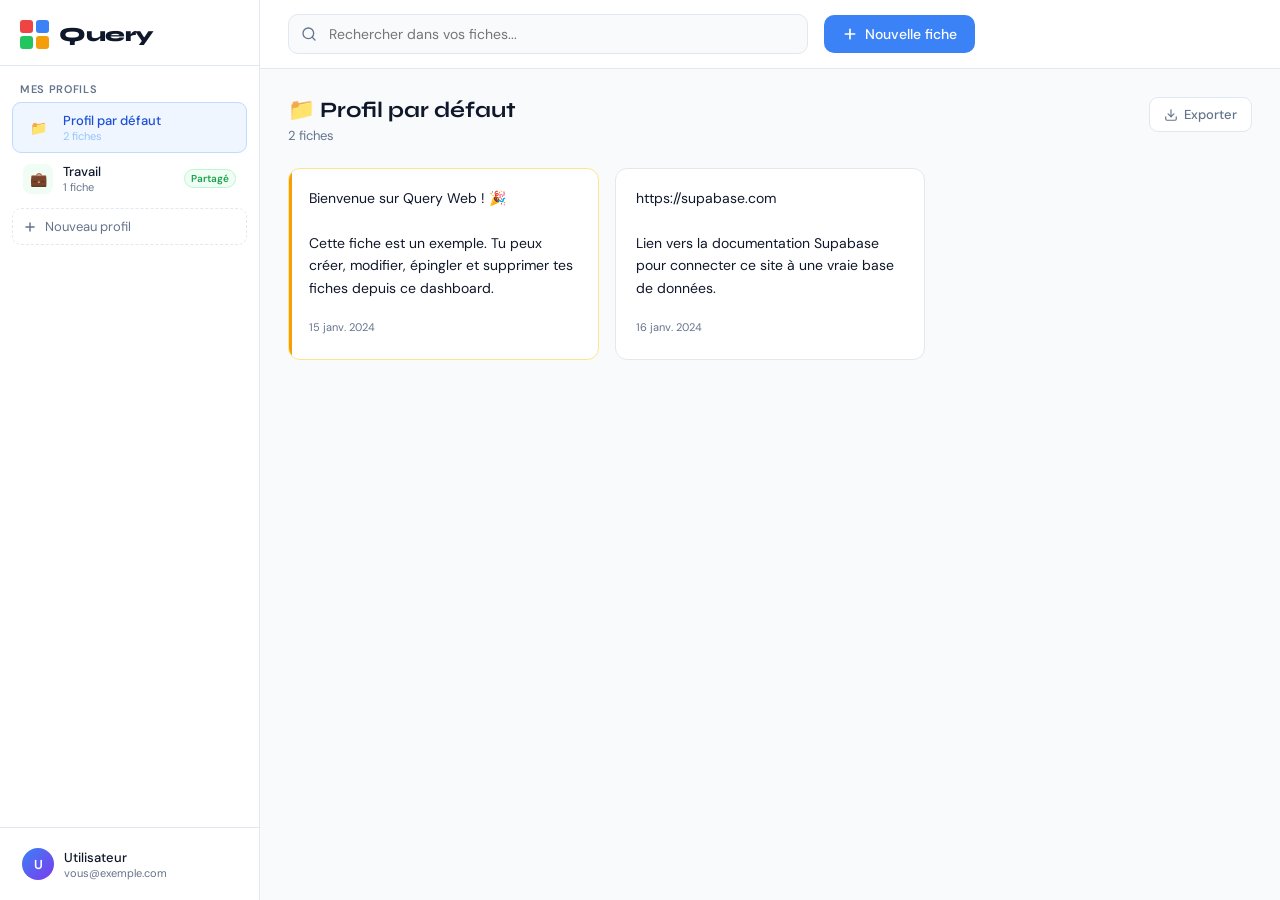
==== dashboard.html @ 89ab8c9a "Add files via upload" ====
<!DOCTYPE html>
<html lang="fr">
<head>
  <meta charset="UTF-8">
  <meta name="viewport" content="width=device-width, initial-scale=1.0">
  <title>Query — Dashboard</title>
  <link rel="preconnect" href="https://fonts.googleapis.com">
  <link href="https://fonts.googleapis.com/css2?family=Syne:wght@700;800&family=DM+Sans:wght@300;400;500;600&display=swap" rel="stylesheet">
  <style>
    *, *::before, *::after { box-sizing: border-box; margin: 0; padding: 0; }

    :root {
      --red:    #EF4444;
      --blue:   #3B82F6;
      --green:  #22C55E;
      --yellow: #F59E0B;
      --bg:     #f8fafc;
      --bg2:    #ffffff;
      --border: #e2e8f0;
      --text:   #0f172a;
      --muted:  #64748b;
      --radius: 12px;
    }

    body {
      font-family: 'DM Sans', sans-serif;
      background: var(--bg);
      color: var(--text);
      min-height: 100vh;
    }

    /* ── SIDEBAR ── */
    .sidebar {
      position: fixed;
      left: 0; top: 0; bottom: 0;
      width: 260px;
      background: var(--bg2);
      border-right: 1px solid var(--border);
      display: flex;
      flex-direction: column;
      z-index: 100;
      transition: transform 0.25s ease;
    }

    .sidebar-logo {
      display: flex;
      align-items: center;
      gap: 10px;
      padding: 20px 20px 16px;
      border-bottom: 1px solid var(--border);
    }
    .logo-grid {
      display: grid;
      grid-template-columns: 1fr 1fr;
      gap: 3px;
    }
    .logo-sq {
      width: 13px; height: 13px;
      border-radius: 3px;
    }
    .logo-sq.r { background: var(--red); }
    .logo-sq.b { background: var(--blue); }
    .logo-sq.g { background: var(--green); }
    .logo-sq.y { background: var(--yellow); }
    .logo-text {
      font-family: 'Syne', sans-serif;
      font-weight: 800;
      font-size: 20px;
      letter-spacing: -0.5px;
    }

    .sidebar-section {
      padding: 16px 12px 8px;
    }
    .sidebar-label {
      font-size: 11px;
      font-weight: 600;
      text-transform: uppercase;
      letter-spacing: 0.06em;
      color: var(--muted);
      padding: 0 8px;
      margin-bottom: 6px;
    }

    .profile-item {
      display: flex;
      align-items: center;
      gap: 10px;
      padding: 9px 10px;
      border-radius: 9px;
      cursor: pointer;
      transition: all 0.15s ease;
      border: 1.5px solid transparent;
      position: relative;
    }
    .profile-item:hover { background: var(--bg); }
    .profile-item.active {
      background: #eff6ff;
      border-color: #bfdbfe;
      color: #1d4ed8;
    }
    .profile-icon {
      width: 30px; height: 30px;
      border-radius: 8px;
      display: flex; align-items: center; justify-content: center;
      font-size: 14px;
      flex-shrink: 0;
    }
    .profile-info { flex: 1; min-width: 0; }
    .profile-name {
      font-size: 13px;
      font-weight: 500;
      white-space: nowrap;
      overflow: hidden;
      text-overflow: ellipsis;
    }
    .profile-count {
      font-size: 11px;
      color: var(--muted);
    }
    .profile-item.active .profile-count { color: #93c5fd; }

    .profile-badge {
      font-size: 10px;
      font-weight: 600;
      padding: 2px 6px;
      border-radius: 20px;
      flex-shrink: 0;
    }
    .profile-badge.shared {
      background: #f0fdf4;
      color: #16a34a;
      border: 1px solid #bbf7d0;
    }

    .btn-new-profile {
      display: flex;
      align-items: center;
      gap: 8px;
      width: 100%;
      padding: 9px 10px;
      border: 1.5px dashed var(--border);
      border-radius: 9px;
      background: transparent;
      color: var(--muted);
      font-family: 'DM Sans', sans-serif;
      font-size: 13px;
      cursor: pointer;
      transition: all 0.15s ease;
      margin-top: 4px;
    }
    .btn-new-profile:hover {
      border-color: var(--blue);
      color: var(--blue);
      background: #eff6ff;
    }

    .sidebar-bottom {
      margin-top: auto;
      padding: 12px;
      border-top: 1px solid var(--border);
    }
    .user-item {
      display: flex;
      align-items: center;
      gap: 10px;
      padding: 8px 10px;
      border-radius: 9px;
      cursor: pointer;
    }
    .user-item:hover { background: var(--bg); }
    .avatar {
      width: 32px; height: 32px;
      border-radius: 50%;
      background: linear-gradient(135deg, var(--blue), #7c3aed);
      color: #fff;
      display: flex; align-items: center; justify-content: center;
      font-size: 13px;
      font-weight: 600;
      flex-shrink: 0;
    }
    .user-info .user-name { font-size: 13px; font-weight: 500; }
    .user-info .user-email { font-size: 11px; color: var(--muted); }

    /* ── MAIN ── */
    .main {
      margin-left: 260px;
      min-height: 100vh;
      display: flex;
      flex-direction: column;
    }

    .topbar {
      background: var(--bg2);
      border-bottom: 1px solid var(--border);
      padding: 14px 28px;
      display: flex;
      align-items: center;
      gap: 16px;
      position: sticky;
      top: 0;
      z-index: 50;
    }

    .search-wrap {
      flex: 1;
      max-width: 520px;
      position: relative;
    }
    .search-wrap svg {
      position: absolute;
      left: 13px;
      top: 50%;
      transform: translateY(-50%);
      color: var(--muted);
      pointer-events: none;
    }
    #search {
      width: 100%;
      padding: 10px 14px 10px 40px;
      border: 1.5px solid var(--border);
      border-radius: 10px;
      font-family: 'DM Sans', sans-serif;
      font-size: 14px;
      color: var(--text);
      background: var(--bg);
      outline: none;
      transition: all 0.18s;
    }
    #search:focus {
      border-color: var(--blue);
      box-shadow: 0 0 0 3px rgba(59,130,246,0.1);
      background: var(--bg2);
    }

    .btn-add {
      display: flex;
      align-items: center;
      gap: 7px;
      padding: 10px 18px;
      background: var(--blue);
      color: #fff;
      border: none;
      border-radius: 10px;
      font-family: 'DM Sans', sans-serif;
      font-size: 14px;
      font-weight: 500;
      cursor: pointer;
      transition: all 0.18s;
      white-space: nowrap;
    }
    .btn-add:hover {
      background: #2563eb;
      transform: translateY(-1px);
      box-shadow: 0 4px 12px rgba(59,130,246,0.3);
    }

    /* ── CONTENT ── */
    .content {
      padding: 28px;
      flex: 1;
    }

    .profile-header {
      display: flex;
      align-items: flex-start;
      justify-content: space-between;
      margin-bottom: 24px;
      gap: 16px;
    }
    .profile-header-left h2 {
      font-family: 'Syne', sans-serif;
      font-size: 22px;
      font-weight: 700;
      margin-bottom: 4px;
    }
    .profile-header-left p {
      color: var(--muted);
      font-size: 13px;
    }

    .profile-actions {
      display: flex;
      gap: 8px;
    }
    .btn-icon {
      padding: 8px 14px;
      border: 1.5px solid var(--border);
      border-radius: 9px;
      background: var(--bg2);
      color: var(--muted);
      font-family: 'DM Sans', sans-serif;
      font-size: 13px;
      font-weight: 500;
      cursor: pointer;
      display: flex; align-items: center; gap: 6px;
      transition: all 0.15s ease;
    }
    .btn-icon:hover { border-color: var(--blue); color: var(--blue); background: #eff6ff; }
    .btn-icon.danger:hover { border-color: var(--red); color: var(--red); background: #fef2f2; }

    /* Cartes de fiches */
    .cards-grid {
      display: grid;
      grid-template-columns: repeat(auto-fill, minmax(300px, 1fr));
      gap: 16px;
    }

    .card {
      background: var(--bg2);
      border: 1.5px solid var(--border);
      border-radius: var(--radius);
      padding: 18px 20px;
      position: relative;
      transition: all 0.18s ease;
      cursor: pointer;
      overflow: hidden;
    }
    .card::before {
      content: '';
      position: absolute;
      left: 0; top: 0; bottom: 0;
      width: 3px;
      background: var(--blue);
      opacity: 0;
      transition: opacity 0.18s;
      border-radius: 3px 0 0 3px;
    }
    .card:hover {
      border-color: #93c5fd;
      box-shadow: 0 4px 16px rgba(59,130,246,0.1);
      transform: translateY(-2px);
    }
    .card:hover::before { opacity: 1; }
    .card.pinned::before { opacity: 1; background: var(--yellow); }
    .card.pinned { border-color: #fde68a; }

    .card-content {
      font-size: 14px;
      line-height: 1.6;
      color: var(--text);
      margin-bottom: 14px;
      white-space: pre-wrap;
      word-break: break-word;
    }
    .card-content mark {
      background: #fef9c3;
      color: #854d0e;
      border-radius: 3px;
      padding: 0 2px;
    }

    .card-footer {
      display: flex;
      align-items: center;
      justify-content: space-between;
      gap: 8px;
    }
    .card-date {
      font-size: 11px;
      color: var(--muted);
    }
    .card-btns {
      display: flex;
      gap: 4px;
      opacity: 0;
      transition: opacity 0.15s;
    }
    .card:hover .card-btns { opacity: 1; }

    .card-btn {
      width: 28px; height: 28px;
      border: 1px solid var(--border);
      border-radius: 6px;
      background: var(--bg);
      color: var(--muted);
      cursor: pointer;
      display: flex; align-items: center; justify-content: center;
      transition: all 0.15s;
    }
    .card-btn:hover { background: var(--bg2); border-color: #93c5fd; color: var(--blue); }
    .card-btn.pin:hover { border-color: #fde68a; color: var(--yellow); }
    .card-btn.del:hover { border-color: #fca5a5; color: var(--red); }

    /* État vide */
    .empty-state {
      grid-column: 1/-1;
      text-align: center;
      padding: 60px 20px;
      color: var(--muted);
      background: var(--bg2);
      border: 1.5px dashed var(--border);
      border-radius: var(--radius);
    }
    .empty-state .emoji { font-size: 40px; margin-bottom: 12px; }
    .empty-state h3 { font-size: 16px; font-weight: 500; margin-bottom: 6px; color: var(--text); }
    .empty-state p { font-size: 13px; }

    /* ── MODAL ── */
    .overlay {
      position: fixed; inset: 0;
      background: rgba(0,0,0,0.4);
      backdrop-filter: blur(4px);
      z-index: 200;
      display: none;
      align-items: center;
      justify-content: center;
      padding: 20px;
    }
    .overlay.show { display: flex; }

    .modal {
      background: var(--bg2);
      border: 1px solid var(--border);
      border-radius: 16px;
      padding: 28px;
      width: 100%;
      max-width: 500px;
      box-shadow: 0 20px 40px rgba(0,0,0,0.15);
      animation: slideUp 0.2s ease-out;
    }
    @keyframes slideUp {
      from { opacity:0; transform:translateY(12px); }
      to   { opacity:1; transform:translateY(0); }
    }

    .modal-title {
      font-family: 'Syne', sans-serif;
      font-size: 18px;
      font-weight: 700;
      margin-bottom: 20px;
      display: flex;
      align-items: center;
      justify-content: space-between;
    }
    .modal-close {
      width: 28px; height: 28px;
      border: none; background: none;
      color: var(--muted); cursor: pointer;
      border-radius: 6px;
      display: flex; align-items: center; justify-content: center;
      font-size: 18px;
    }
    .modal-close:hover { background: var(--bg); color: var(--text); }

    .modal label { font-size: 13px; font-weight: 500; color: var(--muted); margin-bottom: 6px; display: block; }
    .modal input[type="text"],
    .modal input[type="email"],
    .modal textarea {
      width: 100%;
      padding: 11px 13px;
      border: 1.5px solid var(--border);
      border-radius: 9px;
      font-family: 'DM Sans', sans-serif;
      font-size: 14px;
      color: var(--text);
      background: var(--bg2);
      outline: none;
      transition: border-color 0.15s;
      margin-bottom: 14px;
    }
    .modal textarea { height: 180px; resize: vertical; line-height: 1.6; }
    .modal input:focus, .modal textarea:focus {
      border-color: var(--blue);
      box-shadow: 0 0 0 3px rgba(59,130,246,0.1);
    }

    .modal-footer {
      display: flex;
      gap: 8px;
      justify-content: flex-end;
      margin-top: 4px;
    }
    .btn-cancel {
      padding: 10px 18px;
      border: 1.5px solid var(--border);
      border-radius: 9px;
      background: var(--bg2);
      color: var(--muted);
      font-family: 'DM Sans', sans-serif;
      font-size: 14px;
      font-weight: 500;
      cursor: pointer;
      transition: all 0.15s;
    }
    .btn-cancel:hover { background: var(--bg); }
    .btn-save {
      padding: 10px 20px;
      border: none;
      border-radius: 9px;
      background: var(--blue);
      color: #fff;
      font-family: 'DM Sans', sans-serif;
      font-size: 14px;
      font-weight: 600;
      cursor: pointer;
      transition: all 0.15s;
    }
    .btn-save:hover { background: #2563eb; }
    .btn-delete {
      padding: 10px 16px;
      border: 1.5px solid #fca5a5;
      border-radius: 9px;
      background: #fef2f2;
      color: var(--red);
      font-family: 'DM Sans', sans-serif;
      font-size: 14px;
      font-weight: 500;
      cursor: pointer;
      margin-right: auto;
      transition: all 0.15s;
    }
    .btn-delete:hover { background: #fee2e2; border-color: var(--red); }

    /* Section membres */
    .members-section { margin-top: 16px; }
    .member-row {
      display: flex;
      align-items: center;
      gap: 10px;
      padding: 8px 0;
      border-bottom: 1px solid var(--border);
    }
    .member-row:last-child { border-bottom: none; }
    .member-avatar {
      width: 30px; height: 30px;
      border-radius: 50%;
      background: linear-gradient(135deg, var(--green), var(--blue));
      color: #fff;
      display: flex; align-items: center; justify-content: center;
      font-size: 12px; font-weight: 600;
    }
    .member-name { flex: 1; font-size: 13px; font-weight: 500; }
    .member-role {
      font-size: 11px;
      padding: 2px 8px;
      border-radius: 20px;
    }
    .member-role.owner { background: #eff6ff; color: #1d4ed8; }
    .member-role.editor { background: #f0fdf4; color: #16a34a; }
    .member-role.viewer { background: var(--bg); color: var(--muted); }

    /* Stats dans sidebar */
    .stat-badge {
      display: inline-flex;
      align-items: center;
      gap: 4px;
      font-size: 11px;
      font-weight: 600;
      padding: 2px 8px;
      border-radius: 20px;
      background: #e2e8f0;
      color: #475569;
      margin-left: auto;
    }

    /* Responsive */
    @media (max-width: 768px) {
      .sidebar { transform: translateX(-100%); }
      .sidebar.open { transform: translateX(0); }
      .main { margin-left: 0; }
      .topbar { padding: 12px 16px; }
      .content { padding: 16px; }
      .cards-grid { grid-template-columns: 1fr; }
    }

    /* Couleurs de profil */
    .color-red    { background: #fef2f2; color: var(--red); }
    .color-blue   { background: #eff6ff; color: var(--blue); }
    .color-green  { background: #f0fdf4; color: var(--green); }
    .color-yellow { background: #fffbeb; color: var(--yellow); }
    .color-purple { background: #faf5ff; color: #7c3aed; }
  </style>
</head>
<body>

<!-- SIDEBAR -->
<aside class="sidebar" id="sidebar">
  <div class="sidebar-logo">
    <div class="logo-grid">
      <div class="logo-sq r"></div><div class="logo-sq b"></div>
      <div class="logo-sq g"></div><div class="logo-sq y"></div>
    </div>
    <span class="logo-text">Query</span>
  </div>

  <div class="sidebar-section" style="flex:1;overflow-y:auto;">
    <div class="sidebar-label">Mes profils</div>
    <div id="profiles-list"></div>
    <button class="btn-new-profile" onclick="openNewProfileModal()">
      <svg width="14" height="14" viewBox="0 0 24 24" fill="none" stroke="currentColor" stroke-width="2.5" stroke-linecap="round"><line x1="12" y1="5" x2="12" y2="19"/><line x1="5" y1="12" x2="19" y2="12"/></svg>
      Nouveau profil
    </button>
  </div>

  <div class="sidebar-bottom">
    <div class="user-item" onclick="window.location.href='login.html'">
      <div class="avatar" id="user-avatar">U</div>
      <div class="user-info">
        <div class="user-name" id="user-name">Utilisateur</div>
        <div class="user-email" id="user-email">vous@exemple.com</div>
      </div>
    </div>
  </div>
</aside>

<!-- MAIN -->
<main class="main">
  <div class="topbar">
    <div class="search-wrap">
      <svg width="16" height="16" viewBox="0 0 24 24" fill="none" stroke="currentColor" stroke-width="2" stroke-linecap="round"><circle cx="11" cy="11" r="8"/><line x1="21" y1="21" x2="16.65" y2="16.65"/></svg>
      <input type="text" id="search" placeholder="Rechercher dans vos fiches..." oninput="renderCards()">
    </div>
    <button class="btn-add" onclick="openNewCardModal()">
      <svg width="16" height="16" viewBox="0 0 24 24" fill="none" stroke="currentColor" stroke-width="2.5" stroke-linecap="round"><line x1="12" y1="5" x2="12" y2="19"/><line x1="5" y1="12" x2="19" y2="12"/></svg>
      Nouvelle fiche
    </button>
  </div>

  <div class="content">
    <div class="profile-header">
      <div class="profile-header-left">
        <h2 id="profile-title">Profil par défaut</h2>
        <p id="profile-subtitle">0 fiche</p>
      </div>
      <div class="profile-actions" id="profile-actions"></div>
    </div>
    <div class="cards-grid" id="cards-grid"></div>
  </div>
</main>

<!-- OVERLAY -->
<div class="overlay" id="overlay" onclick="closeAllModals(event)">

  <!-- Modal : nouvelle fiche / édition -->
  <div class="modal" id="modal-card" onclick="e=>e.stopPropagation()">
    <div class="modal-title">
      <span id="modal-card-title">✏️ Nouvelle fiche</span>
      <button class="modal-close" onclick="closeModal('modal-card')">✕</button>
    </div>
    <label>Contenu de la fiche</label>
    <textarea id="card-content" placeholder="Écrivez vos notes, liens, idées..."></textarea>
    <div class="modal-footer">
      <button class="btn-delete" id="btn-delete-card" onclick="deleteCard()" style="display:none">🗑️ Supprimer</button>
      <button class="btn-cancel" onclick="closeModal('modal-card')">Annuler</button>
      <button class="btn-save" onclick="saveCard()">✅ Sauvegarder</button>
    </div>
  </div>

  <!-- Modal : nouveau profil -->
  <div class="modal" id="modal-profile" onclick="e=>e.stopPropagation()">
    <div class="modal-title">
      <span>📁 Nouveau profil</span>
      <button class="modal-close" onclick="closeModal('modal-profile')">✕</button>
    </div>
    <label>Nom du profil</label>
    <input type="text" id="profile-name-input" placeholder="Ex : Travail, Études, Perso...">
    <label>Type</label>
    <div style="display:flex;gap:8px;margin-bottom:14px;">
      <label style="display:flex;align-items:center;gap:6px;cursor:pointer;font-size:14px;color:var(--text);font-weight:400;">
        <input type="radio" name="profile-type" value="personal" checked> Privé
      </label>
      <label style="display:flex;align-items:center;gap:6px;cursor:pointer;font-size:14px;color:var(--text);font-weight:400;">
        <input type="radio" name="profile-type" value="shared"> Partagé
      </label>
    </div>
    <div class="modal-footer">
      <button class="btn-cancel" onclick="closeModal('modal-profile')">Annuler</button>
      <button class="btn-save" onclick="createProfile()">✅ Créer</button>
    </div>
  </div>

  <!-- Modal : partage profil -->
  <div class="modal" id="modal-share" onclick="e=>e.stopPropagation()">
    <div class="modal-title">
      <span>👥 Gérer les membres</span>
      <button class="modal-close" onclick="closeModal('modal-share')">✕</button>
    </div>
    <label>Inviter par email</label>
    <div style="display:flex;gap:8px;margin-bottom:16px;">
      <input type="email" id="invite-email" placeholder="ami@exemple.com" style="flex:1;margin-bottom:0;">
      <button class="btn-save" style="white-space:nowrap;padding:10px 14px;" onclick="inviteMember()">Inviter</button>
    </div>
    <div class="members-section" id="members-list"></div>
  </div>

</div>

<script>
// ── DONNÉES (remplacer par appels Supabase) ──
let profiles = {
  'default': {
    id: 'default',
    name: 'Profil par défaut',
    type: 'personal',
    color: 'blue',
    emoji: '📁',
    entries: [
      { id: 1, content: 'Bienvenue sur Query Web ! 🎉\n\nCette fiche est un exemple. Tu peux créer, modifier, épingler et supprimer tes fiches depuis ce dashboard.', pinned: true, date: '2024-01-15' },
      { id: 2, content: 'https://supabase.com\n\nLien vers la documentation Supabase pour connecter ce site à une vraie base de données.', pinned: false, date: '2024-01-16' },
    ]
  },
  'travail': {
    id: 'travail',
    name: 'Travail',
    type: 'shared',
    color: 'green',
    emoji: '💼',
    members: [
      { name: 'Alice Martin', email: 'alice@exemple.com', role: 'owner', initials: 'AM' },
      { name: 'Bob Dupont',   email: 'bob@exemple.com',   role: 'editor', initials: 'BD' },
    ],
    entries: [
      { id: 3, content: 'Réunion équipe — lundi 9h\n\n• Point sprint en cours\n• Demo client vendredi\n• Revue backlog', pinned: false, date: '2024-01-17' },
    ]
  }
};

let currentProfileId = 'default';
let editingCardId = null;
let nextId = 100;

// ── INIT ──
function init() {
  renderProfiles();
  selectProfile('default');
  // TODO: charger depuis Supabase
  // const { data } = await supabase.from('profiles').select('*, cards(*)')
}

// ── PROFILS ──
function renderProfiles() {
  const list = document.getElementById('profiles-list');
  list.innerHTML = '';
  const colors = ['blue','red','green','yellow','purple'];
  Object.values(profiles).forEach((p, i) => {
    const colorClass = `color-${p.color || colors[i % colors.length]}`;
    const isActive = p.id === currentProfileId;
    const count = p.entries.length;
    list.innerHTML += `
      <div class="profile-item ${isActive ? 'active' : ''}" onclick="selectProfile('${p.id}')">
        <div class="profile-icon ${colorClass}">${p.emoji || '📁'}</div>
        <div class="profile-info">
          <div class="profile-name">${p.name}</div>
          <div class="profile-count">${count} fiche${count !== 1 ? 's' : ''}</div>
        </div>
        ${p.type === 'shared' ? '<span class="profile-badge shared">Partagé</span>' : ''}
      </div>`;
  });
}

function selectProfile(id) {
  currentProfileId = id;
  renderProfiles();
  renderHeader();
  renderCards();
}

function renderHeader() {
  const p = profiles[currentProfileId];
  document.getElementById('profile-title').textContent = p.emoji + ' ' + p.name;
  const count = p.entries.length;
  document.getElementById('profile-subtitle').textContent = `${count} fiche${count !== 1 ? 's' : ''}${p.type === 'shared' ? ' · Profil partagé' : ''}`;

  const actions = document.getElementById('profile-actions');
  actions.innerHTML = '';
  if (p.type === 'shared') {
    actions.innerHTML += `<button class="btn-icon" onclick="openShareModal()"><svg width="14" height="14" viewBox="0 0 24 24" fill="none" stroke="currentColor" stroke-width="2" stroke-linecap="round"><path d="M17 21v-2a4 4 0 0 0-4-4H5a4 4 0 0 0-4 4v2"/><circle cx="9" cy="7" r="4"/><path d="M23 21v-2a4 4 0 0 0-3-3.87"/><path d="M16 3.13a4 4 0 0 1 0 7.75"/></svg> Membres</button>`;
  }
  actions.innerHTML += `<button class="btn-icon" onclick="exportProfile()"><svg width="14" height="14" viewBox="0 0 24 24" fill="none" stroke="currentColor" stroke-width="2" stroke-linecap="round"><path d="M21 15v4a2 2 0 0 1-2 2H5a2 2 0 0 1-2-2v-4"/><polyline points="7 10 12 15 17 10"/><line x1="12" y1="15" x2="12" y2="3"/></svg> Exporter</button>`;
  if (p.id !== 'default') {
    actions.innerHTML += `<button class="btn-icon danger" onclick="deleteProfile()"><svg width="14" height="14" viewBox="0 0 24 24" fill="none" stroke="currentColor" stroke-width="2" stroke-linecap="round"><polyline points="3 6 5 6 21 6"/><path d="M19 6v14a2 2 0 0 1-2 2H7a2 2 0 0 1-2-2V6m3 0V4a2 2 0 0 1 2-2h4a2 2 0 0 1 2 2v2"/></svg> Supprimer</button>`;
  }
}

// ── FICHES ──
function renderCards() {
  const p = profiles[currentProfileId];
  const q = document.getElementById('search').value.trim().toLowerCase();
  const grid = document.getElementById('cards-grid');

  let entries = [...p.entries];

  // Tri : épinglées en premier
  entries.sort((a, b) => (b.pinned ? 1 : 0) - (a.pinned ? 1 : 0));

  // Filtrage
  if (q) entries = entries.filter(e => e.content.toLowerCase().includes(q));

  if (entries.length === 0) {
    grid.innerHTML = `<div class="empty-state"><div class="emoji">${q ? '🔍' : '✨'}</div><h3>${q ? 'Aucun résultat' : 'Aucune fiche pour le moment'}</h3><p>${q ? 'Essaie un autre mot-clé.' : 'Clique sur "Nouvelle fiche" pour commencer.'}</p></div>`;
    return;
  }

  grid.innerHTML = entries.map(e => {
    let content = escHtml(e.content);
    if (q) {
      const re = new RegExp(`(${escReg(q)})`, 'gi');
      content = content.replace(re, '<mark>$1</mark>');
    }
    return `
    <div class="card ${e.pinned ? 'pinned' : ''}" onclick="openEditCardModal(${e.id})">
      <div class="card-content">${content}</div>
      <div class="card-footer">
        <span class="card-date">${formatDate(e.date)}</span>
        <div class="card-btns">
          <button class="card-btn pin" title="${e.pinned ? 'Désépingler' : 'Épingler'}" onclick="togglePin(event, ${e.id})">
            <svg width="12" height="12" viewBox="0 0 24 24" fill="${e.pinned ? 'currentColor' : 'none'}" stroke="currentColor" stroke-width="2" stroke-linecap="round"><path d="M21 10c0 7-9 13-9 13s-9-6-9-13a9 9 0 0 1 18 0z"/><circle cx="12" cy="10" r="3"/></svg>
          </button>
          <button class="card-btn" title="Modifier" onclick="openEditCardModal(${e.id}); event.stopPropagation()">
            <svg width="12" height="12" viewBox="0 0 24 24" fill="none" stroke="currentColor" stroke-width="2" stroke-linecap="round"><path d="M11 4H4a2 2 0 0 0-2 2v14a2 2 0 0 0 2 2h14a2 2 0 0 0 2-2v-7"/><path d="M18.5 2.5a2.121 2.121 0 0 1 3 3L12 15l-4 1 1-4 9.5-9.5z"/></svg>
          </button>
        </div>
      </div>
    </div>`;
  }).join('');
}

function openNewCardModal() {
  editingCardId = null;
  document.getElementById('modal-card-title').textContent = '✏️ Nouvelle fiche';
  document.getElementById('card-content').value = '';
  document.getElementById('btn-delete-card').style.display = 'none';
  showModal('modal-card');
  setTimeout(() => document.getElementById('card-content').focus(), 50);
}

function openEditCardModal(id) {
  const p = profiles[currentProfileId];
  const card = p.entries.find(e => e.id === id);
  if (!card) return;
  editingCardId = id;
  document.getElementById('modal-card-title').textContent = '✏️ Modifier la fiche';
  document.getElementById('card-content').value = card.content;
  document.getElementById('btn-delete-card').style.display = 'block';
  showModal('modal-card');
  setTimeout(() => document.getElementById('card-content').focus(), 50);
}

function saveCard() {
  const content = document.getElementById('card-content').value.trim();
  if (!content) return;
  const p = profiles[currentProfileId];
  if (editingCardId !== null) {
    const card = p.entries.find(e => e.id === editingCardId);
    if (card) card.content = content;
    // TODO: await supabase.from('cards').update({ content }).eq('id', editingCardId)
  } else {
    p.entries.unshift({ id: nextId++, content, pinned: false, date: new Date().toISOString().split('T')[0] });
    // TODO: await supabase.from('cards').insert({ content, profile_id: currentProfileId })
  }
  closeModal('modal-card');
  renderProfiles();
  renderHeader();
  renderCards();
}

function deleteCard() {
  if (!confirm('Supprimer cette fiche ?')) return;
  const p = profiles[currentProfileId];
  p.entries = p.entries.filter(e => e.id !== editingCardId);
  // TODO: await supabase.from('cards').delete().eq('id', editingCardId)
  closeModal('modal-card');
  renderProfiles();
  renderHeader();
  renderCards();
}

function togglePin(event, id) {
  event.stopPropagation();
  const p = profiles[currentProfileId];
  const card = p.entries.find(e => e.id === id);
  if (card) card.pinned = !card.pinned;
  // TODO: await supabase.from('cards').update({ pinned: card.pinned }).eq('id', id)
  renderCards();
}

// ── PROFILS ──
function openNewProfileModal() {
  document.getElementById('profile-name-input').value = '';
  showModal('modal-profile');
  setTimeout(() => document.getElementById('profile-name-input').focus(), 50);
}

function createProfile() {
  const name = document.getElementById('profile-name-input').value.trim();
  if (!name) return;
  const type = document.querySelector('input[name="profile-type"]:checked').value;
  const emojis = ['📋','💡','🎯','🔬','📚','🛠️','💼','🌟'];
  const colors = ['red','green','yellow','purple','blue'];
  const id = 'profile_' + Date.now();
  profiles[id] = {
    id, name, type,
    emoji: emojis[Object.keys(profiles).length % emojis.length],
    color: colors[Object.keys(profiles).length % colors.length],
    entries: [],
    members: type === 'shared' ? [{ name: 'Vous', email: 'vous@exemple.com', role: 'owner', initials: 'V' }] : []
  };
  // TODO: await supabase.from('profiles').insert({ name, type, user_id: user.id })
  closeModal('modal-profile');
  renderProfiles();
  selectProfile(id);
}

function deleteProfile() {
  const p = profiles[currentProfileId];
  if (!confirm(`Supprimer le profil "${p.name}" et toutes ses fiches ?`)) return;
  delete profiles[currentProfileId];
  // TODO: await supabase.from('profiles').delete().eq('id', currentProfileId)
  selectProfile('default');
}

// ── PARTAGE ──
function openShareModal() {
  const p = profiles[currentProfileId];
  const list = document.getElementById('members-list');
  list.innerHTML = (p.members || []).map(m => `
    <div class="member-row">
      <div class="member-avatar">${m.initials}</div>
      <div class="member-name">${m.name}<br><span style="font-size:11px;color:var(--muted)">${m.email}</span></div>
      <span class="member-role ${m.role}">${m.role === 'owner' ? 'Propriétaire' : m.role === 'editor' ? 'Éditeur' : 'Lecteur'}</span>
    </div>`).join('');
  showModal('modal-share');
}

function inviteMember() {
  const email = document.getElementById('invite-email').value.trim();
  if (!email) return;
  const p = profiles[currentProfileId];
  if (!p.members) p.members = [];
  const initials = email.substring(0, 2).toUpperCase();
  p.members.push({ name: email, email, role: 'editor', initials });
  // TODO: await supabase.from('profile_members').insert({ profile_id: currentProfileId, email, role: 'editor' })
  document.getElementById('invite-email').value = '';
  openShareModal();
}

// ── EXPORT ──
function exportProfile() {
  const p = profiles[currentProfileId];
  const md = `# ${p.name}\n\n` + p.entries.map((e, i) => `## Fiche ${i + 1}\n\n${e.content}\n\n---\n`).join('\n');
  const blob = new Blob([md], { type: 'text/markdown' });
  const a = document.createElement('a');
  a.href = URL.createObjectURL(blob);
  a.download = `${p.name.replace(/\s+/g, '_')}.md`;
  a.click();
}

// ── UTILS ──
function showModal(id) {
  document.getElementById('overlay').classList.add('show');
  document.querySelectorAll('.modal').forEach(m => m.style.display = 'none');
  document.getElementById(id).style.display = 'block';
}
function closeModal(id) {
  document.getElementById('overlay').classList.remove('show');
}
function closeAllModals(e) {
  if (e.target === document.getElementById('overlay')) closeModal();
}
function escHtml(t) {
  return t.replace(/&/g,'&amp;').replace(/</g,'&lt;').replace(/>/g,'&gt;');
}
function escReg(t) {
  return t.replace(/[.*+?^${}()|[\]\\]/g, '\\$&');
}
function formatDate(d) {
  if (!d) return '';
  return new Date(d).toLocaleDateString('fr-FR', { day:'numeric', month:'short', year:'numeric' });
}

// Keyboard shortcut
document.addEventListener('keydown', e => {
  if (e.key === 'Escape') closeModal();
  if ((e.ctrlKey || e.metaKey) && e.key === 'k') {
    document.getElementById('search').focus();
    e.preventDefault();
  }
});

init();
</script>
</body>
</html>
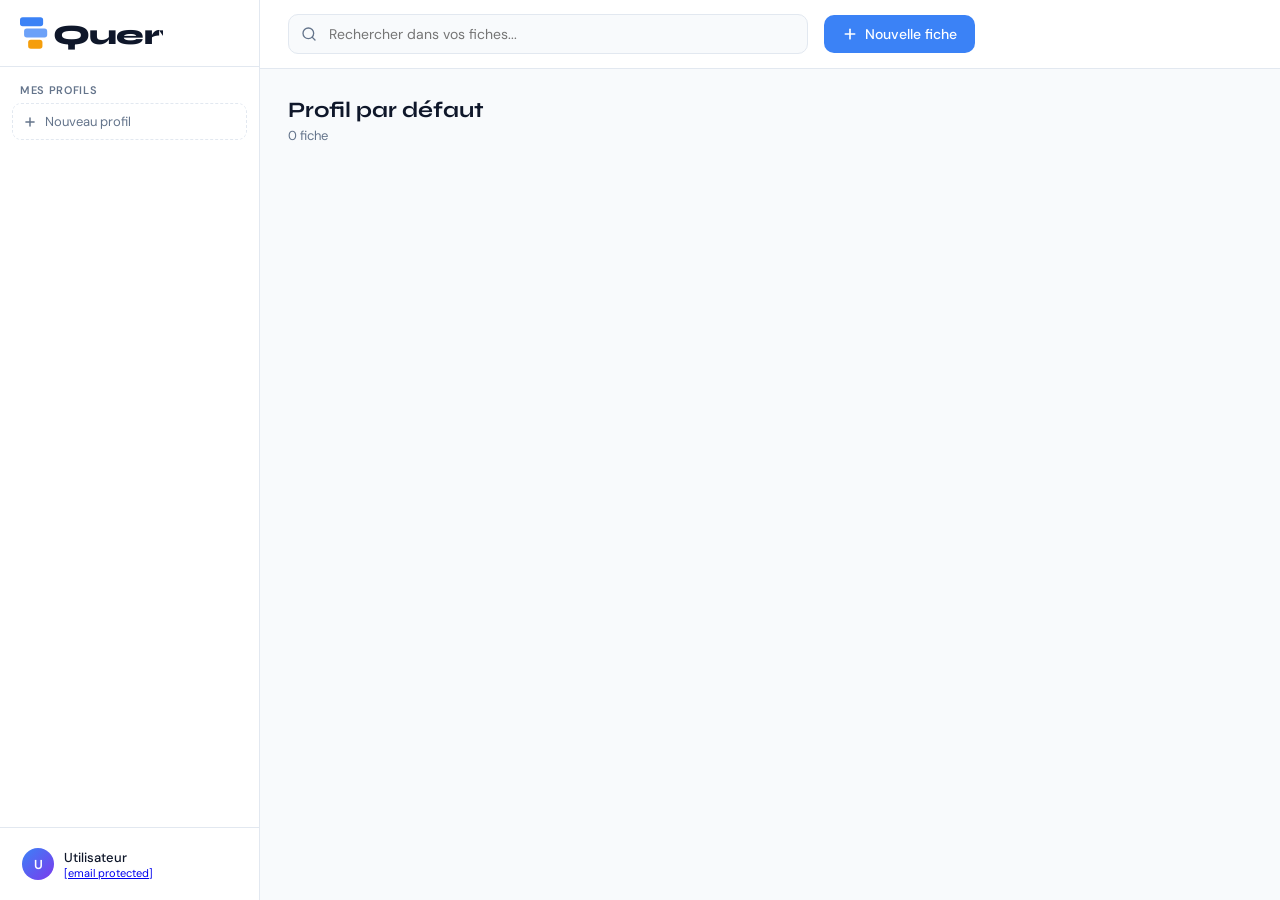
==== commit 74fc7479: "Update dashboard.html" ====
--- a/dashboard.html
+++ b/dashboard.html
@@ -45,28 +45,8 @@
     .sidebar-logo {
       display: flex;
       align-items: center;
-      gap: 10px;
-      padding: 20px 20px 16px;
+      padding: 16px 20px;
       border-bottom: 1px solid var(--border);
-    }
-    .logo-grid {
-      display: grid;
-      grid-template-columns: 1fr 1fr;
-      gap: 3px;
-    }
-    .logo-sq {
-      width: 13px; height: 13px;
-      border-radius: 3px;
-    }
-    .logo-sq.r { background: var(--red); }
-    .logo-sq.b { background: var(--blue); }
-    .logo-sq.g { background: var(--green); }
-    .logo-sq.y { background: var(--yellow); }
-    .logo-text {
-      font-family: 'Syne', sans-serif;
-      font-weight: 800;
-      font-size: 20px;
-      letter-spacing: -0.5px;
     }
 
     .sidebar-section {
@@ -577,11 +557,12 @@
 <!-- SIDEBAR -->
 <aside class="sidebar" id="sidebar">
   <div class="sidebar-logo">
-    <div class="logo-grid">
-      <div class="logo-sq r"></div><div class="logo-sq b"></div>
-      <div class="logo-sq g"></div><div class="logo-sq y"></div>
-    </div>
-    <span class="logo-text">Query</span>
+    <svg xmlns="http://www.w3.org/2000/svg" height="34" viewBox="0 0 420 100">
+      <rect x="0"  y="4"  width="68" height="26" rx="8" fill="#3B82F6"/>
+      <rect x="12" y="37" width="68" height="26" rx="8" fill="#3B82F6" opacity="0.75"/>
+      <rect x="24" y="70" width="42" height="26" rx="8" fill="#F59E0B"/>
+      <text x="96" y="82" font-family="'Syne','Arial Black',sans-serif" font-weight="800" font-size="82" fill="#0f172a" letter-spacing="-2">Query</text>
+    </svg>
   </div>
 
   <div class="sidebar-section" style="flex:1;overflow-y:auto;">
@@ -598,7 +579,7 @@
       <div class="avatar" id="user-avatar">U</div>
       <div class="user-info">
         <div class="user-name" id="user-name">Utilisateur</div>
-        <div class="user-email" id="user-email">vous@exemple.com</div>
+        <div class="user-email" id="user-email"><a href="/cdn-cgi/l/email-protection" class="__cf_email__" data-cfemail="90e6ffe5e3d0f5e8f5fde0fcf5bef3fffd">[email&#160;protected]</a></div>
       </div>
     </div>
   </div>
@@ -686,62 +667,94 @@
 
 </div>
 
-<script>
-// ── DONNÉES (remplacer par appels Supabase) ──
-let profiles = {
-  'default': {
-    id: 'default',
+<script type="module">
+import { createClient } from 'https://cdn.jsdelivr.net/npm/@supabase/supabase-js@2/+esm'
+
+const supabase = createClient(
+  'https://rujpyxapacsjwpnsvwre.supabase.co',
+  'sb_publishable_SoXuO9BwCXGnpUzzFZAu2w_gbjiJr-R'
+)
+
+// ── ÉTAT ──
+let profiles = {};
+let currentProfileId = null;
+let editingCardId = null;
+let currentUser = null;
+
+// ── INIT ──
+async function init() {
+  const { data: { session } } = await supabase.auth.getSession()
+  if (!session) { window.location.href = 'login.html'; return; }
+  currentUser = session.user;
+
+  // Afficher infos utilisateur
+  const name = currentUser.user_metadata?.display_name || currentUser.email.split('@')[0];
+  document.getElementById('user-name').textContent = name;
+  document.getElementById('user-email').textContent = currentUser.email;
+  document.getElementById('user-avatar').textContent = name[0].toUpperCase();
+
+  await loadProfiles();
+}
+
+// ── CHARGEMENT DEPUIS SUPABASE ──
+async function loadProfiles() {
+  const { data, error } = await supabase
+    .from('profiles')
+    .select('*, cards(*)')
+    .order('created_at', { ascending: true })
+
+  if (error) { console.error(error); return; }
+
+  profiles = {};
+  const colors = ['blue','red','green','yellow','purple'];
+  data.forEach((p, i) => {
+    profiles[p.id] = {
+      ...p,
+      color: colors[i % colors.length],
+      entries: (p.cards || []).map(c => ({
+        id: c.id,
+        content: c.content,
+        pinned: c.pinned,
+        date: c.created_at
+      }))
+    };
+  });
+
+  // Si aucun profil, en créer un par défaut
+  if (data.length === 0) {
+    await createDefaultProfile();
+    return;
+  }
+
+  const firstId = Object.keys(profiles)[0];
+  selectProfile(firstId);
+}
+
+async function createDefaultProfile() {
+  const { data, error } = await supabase.from('profiles').insert({
+    user_id: currentUser.id,
     name: 'Profil par défaut',
     type: 'personal',
-    color: 'blue',
-    emoji: '📁',
-    entries: [
-      { id: 1, content: 'Bienvenue sur Query Web ! 🎉\n\nCette fiche est un exemple. Tu peux créer, modifier, épingler et supprimer tes fiches depuis ce dashboard.', pinned: true, date: '2024-01-15' },
-      { id: 2, content: 'https://supabase.com\n\nLien vers la documentation Supabase pour connecter ce site à une vraie base de données.', pinned: false, date: '2024-01-16' },
-    ]
-  },
-  'travail': {
-    id: 'travail',
-    name: 'Travail',
-    type: 'shared',
-    color: 'green',
-    emoji: '💼',
-    members: [
-      { name: 'Alice Martin', email: 'alice@exemple.com', role: 'owner', initials: 'AM' },
-      { name: 'Bob Dupont',   email: 'bob@exemple.com',   role: 'editor', initials: 'BD' },
-    ],
-    entries: [
-      { id: 3, content: 'Réunion équipe — lundi 9h\n\n• Point sprint en cours\n• Demo client vendredi\n• Revue backlog', pinned: false, date: '2024-01-17' },
-    ]
+    emoji: '📁'
+  }).select().single()
+  if (!error) {
+    profiles[data.id] = { ...data, color: 'blue', entries: [] };
+    selectProfile(data.id);
   }
-};
-
-let currentProfileId = 'default';
-let editingCardId = null;
-let nextId = 100;
-
-// ── INIT ──
-function init() {
-  renderProfiles();
-  selectProfile('default');
-  // TODO: charger depuis Supabase
-  // const { data } = await supabase.from('profiles').select('*, cards(*)')
 }
 
 // ── PROFILS ──
 function renderProfiles() {
   const list = document.getElementById('profiles-list');
   list.innerHTML = '';
-  const colors = ['blue','red','green','yellow','purple'];
-  Object.values(profiles).forEach((p, i) => {
-    const colorClass = `color-${p.color || colors[i % colors.length]}`;
+  Object.values(profiles).forEach(p => {
     const isActive = p.id === currentProfileId;
     const count = p.entries.length;
     list.innerHTML += `
       <div class="profile-item ${isActive ? 'active' : ''}" onclick="selectProfile('${p.id}')">
-        <div class="profile-icon ${colorClass}">${p.emoji || '📁'}</div>
+        <div class="profile-icon color-${p.color}">${p.emoji || '📁'}</div>
         <div class="profile-info">
-          <div class="profile-name">${p.name}</div>
+          <div class="profile-name">${escHtml(p.name)}</div>
           <div class="profile-count">${count} fiche${count !== 1 ? 's' : ''}</div>
         </div>
         ${p.type === 'shared' ? '<span class="profile-badge shared">Partagé</span>' : ''}
@@ -749,7 +762,7 @@
   });
 }
 
-function selectProfile(id) {
+window.selectProfile = function(id) {
   currentProfileId = id;
   renderProfiles();
   renderHeader();
@@ -758,56 +771,52 @@
 
 function renderHeader() {
   const p = profiles[currentProfileId];
+  if (!p) return;
   document.getElementById('profile-title').textContent = p.emoji + ' ' + p.name;
   const count = p.entries.length;
-  document.getElementById('profile-subtitle').textContent = `${count} fiche${count !== 1 ? 's' : ''}${p.type === 'shared' ? ' · Profil partagé' : ''}`;
+  document.getElementById('profile-subtitle').textContent =
+    `${count} fiche${count !== 1 ? 's' : ''}${p.type === 'shared' ? ' · Profil partagé' : ''}`;
 
   const actions = document.getElementById('profile-actions');
   actions.innerHTML = '';
   if (p.type === 'shared') {
-    actions.innerHTML += `<button class="btn-icon" onclick="openShareModal()"><svg width="14" height="14" viewBox="0 0 24 24" fill="none" stroke="currentColor" stroke-width="2" stroke-linecap="round"><path d="M17 21v-2a4 4 0 0 0-4-4H5a4 4 0 0 0-4 4v2"/><circle cx="9" cy="7" r="4"/><path d="M23 21v-2a4 4 0 0 0-3-3.87"/><path d="M16 3.13a4 4 0 0 1 0 7.75"/></svg> Membres</button>`;
+    actions.innerHTML += `<button class="btn-icon" onclick="openShareModal()">
+      <svg width="14" height="14" viewBox="0 0 24 24" fill="none" stroke="currentColor" stroke-width="2" stroke-linecap="round"><path d="M17 21v-2a4 4 0 0 0-4-4H5a4 4 0 0 0-4 4v2"/><circle cx="9" cy="7" r="4"/><path d="M23 21v-2a4 4 0 0 0-3-3.87"/><path d="M16 3.13a4 4 0 0 1 0 7.75"/></svg> Membres</button>`;
   }
-  actions.innerHTML += `<button class="btn-icon" onclick="exportProfile()"><svg width="14" height="14" viewBox="0 0 24 24" fill="none" stroke="currentColor" stroke-width="2" stroke-linecap="round"><path d="M21 15v4a2 2 0 0 1-2 2H5a2 2 0 0 1-2-2v-4"/><polyline points="7 10 12 15 17 10"/><line x1="12" y1="15" x2="12" y2="3"/></svg> Exporter</button>`;
-  if (p.id !== 'default') {
-    actions.innerHTML += `<button class="btn-icon danger" onclick="deleteProfile()"><svg width="14" height="14" viewBox="0 0 24 24" fill="none" stroke="currentColor" stroke-width="2" stroke-linecap="round"><polyline points="3 6 5 6 21 6"/><path d="M19 6v14a2 2 0 0 1-2 2H7a2 2 0 0 1-2-2V6m3 0V4a2 2 0 0 1 2-2h4a2 2 0 0 1 2 2v2"/></svg> Supprimer</button>`;
-  }
+  actions.innerHTML += `<button class="btn-icon" onclick="exportProfile()">
+    <svg width="14" height="14" viewBox="0 0 24 24" fill="none" stroke="currentColor" stroke-width="2" stroke-linecap="round"><path d="M21 15v4a2 2 0 0 1-2 2H5a2 2 0 0 1-2-2v-4"/><polyline points="7 10 12 15 17 10"/><line x1="12" y1="15" x2="12" y2="3"/></svg> Exporter</button>`;
+  actions.innerHTML += `<button class="btn-icon danger" onclick="deleteProfile()">
+    <svg width="14" height="14" viewBox="0 0 24 24" fill="none" stroke="currentColor" stroke-width="2" stroke-linecap="round"><polyline points="3 6 5 6 21 6"/><path d="M19 6v14a2 2 0 0 1-2 2H7a2 2 0 0 1-2-2V6m3 0V4a2 2 0 0 1 2-2h4a2 2 0 0 1 2 2v2"/></svg> Supprimer</button>`;
 }
 
 // ── FICHES ──
 function renderCards() {
   const p = profiles[currentProfileId];
+  if (!p) return;
   const q = document.getElementById('search').value.trim().toLowerCase();
   const grid = document.getElementById('cards-grid');
 
-  let entries = [...p.entries];
-
-  // Tri : épinglées en premier
-  entries.sort((a, b) => (b.pinned ? 1 : 0) - (a.pinned ? 1 : 0));
-
-  // Filtrage
+  let entries = [...p.entries].sort((a,b) => (b.pinned?1:0)-(a.pinned?1:0));
   if (q) entries = entries.filter(e => e.content.toLowerCase().includes(q));
 
   if (entries.length === 0) {
-    grid.innerHTML = `<div class="empty-state"><div class="emoji">${q ? '🔍' : '✨'}</div><h3>${q ? 'Aucun résultat' : 'Aucune fiche pour le moment'}</h3><p>${q ? 'Essaie un autre mot-clé.' : 'Clique sur "Nouvelle fiche" pour commencer.'}</p></div>`;
+    grid.innerHTML = `<div class="empty-state"><div class="emoji">${q?'🔍':'✨'}</div><h3>${q?'Aucun résultat':'Aucune fiche pour le moment'}</h3><p>${q?'Essaie un autre mot-clé.':'Clique sur "Nouvelle fiche" pour commencer.'}</p></div>`;
     return;
   }
 
   grid.innerHTML = entries.map(e => {
     let content = escHtml(e.content);
-    if (q) {
-      const re = new RegExp(`(${escReg(q)})`, 'gi');
-      content = content.replace(re, '<mark>$1</mark>');
-    }
+    if (q) content = content.replace(new RegExp(`(${escReg(q)})`, 'gi'), '<mark>$1</mark>');
     return `
-    <div class="card ${e.pinned ? 'pinned' : ''}" onclick="openEditCardModal(${e.id})">
+    <div class="card ${e.pinned?'pinned':''}" onclick="openEditCardModal('${e.id}')">
       <div class="card-content">${content}</div>
       <div class="card-footer">
         <span class="card-date">${formatDate(e.date)}</span>
         <div class="card-btns">
-          <button class="card-btn pin" title="${e.pinned ? 'Désépingler' : 'Épingler'}" onclick="togglePin(event, ${e.id})">
-            <svg width="12" height="12" viewBox="0 0 24 24" fill="${e.pinned ? 'currentColor' : 'none'}" stroke="currentColor" stroke-width="2" stroke-linecap="round"><path d="M21 10c0 7-9 13-9 13s-9-6-9-13a9 9 0 0 1 18 0z"/><circle cx="12" cy="10" r="3"/></svg>
+          <button class="card-btn pin" title="${e.pinned?'Désépingler':'Épingler'}" onclick="togglePin(event,'${e.id}')">
+            <svg width="12" height="12" viewBox="0 0 24 24" fill="${e.pinned?'currentColor':'none'}" stroke="currentColor" stroke-width="2" stroke-linecap="round"><path d="M21 10c0 7-9 13-9 13s-9-6-9-13a9 9 0 0 1 18 0z"/><circle cx="12" cy="10" r="3"/></svg>
           </button>
-          <button class="card-btn" title="Modifier" onclick="openEditCardModal(${e.id}); event.stopPropagation()">
+          <button class="card-btn" title="Modifier" onclick="openEditCardModal('${e.id}');event.stopPropagation()">
             <svg width="12" height="12" viewBox="0 0 24 24" fill="none" stroke="currentColor" stroke-width="2" stroke-linecap="round"><path d="M11 4H4a2 2 0 0 0-2 2v14a2 2 0 0 0 2 2h14a2 2 0 0 0 2-2v-7"/><path d="M18.5 2.5a2.121 2.121 0 0 1 3 3L12 15l-4 1 1-4 9.5-9.5z"/></svg>
           </button>
         </div>
@@ -816,7 +825,7 @@
   }).join('');
 }
 
-function openNewCardModal() {
+window.openNewCardModal = function() {
   editingCardId = null;
   document.getElementById('modal-card-title').textContent = '✏️ Nouvelle fiche';
   document.getElementById('card-content').value = '';
@@ -825,7 +834,7 @@
   setTimeout(() => document.getElementById('card-content').focus(), 50);
 }
 
-function openEditCardModal(id) {
+window.openEditCardModal = function(id) {
   const p = profiles[currentProfileId];
   const card = p.entries.find(e => e.id === id);
   if (!card) return;
@@ -837,113 +846,154 @@
   setTimeout(() => document.getElementById('card-content').focus(), 50);
 }
 
-function saveCard() {
+window.saveCard = async function() {
   const content = document.getElementById('card-content').value.trim();
   if (!content) return;
   const p = profiles[currentProfileId];
-  if (editingCardId !== null) {
-    const card = p.entries.find(e => e.id === editingCardId);
-    if (card) card.content = content;
-    // TODO: await supabase.from('cards').update({ content }).eq('id', editingCardId)
+
+  if (editingCardId) {
+    const { error } = await supabase.from('cards').update({ content }).eq('id', editingCardId)
+    if (!error) {
+      const card = p.entries.find(e => e.id === editingCardId);
+      if (card) card.content = content;
+    }
   } else {
-    p.entries.unshift({ id: nextId++, content, pinned: false, date: new Date().toISOString().split('T')[0] });
-    // TODO: await supabase.from('cards').insert({ content, profile_id: currentProfileId })
+    const { data, error } = await supabase.from('cards').insert({
+      content,
+      profile_id: currentProfileId,
+      pinned: false
+    }).select().single()
+    if (!error) {
+      p.entries.unshift({ id: data.id, content, pinned: false, date: data.created_at });
+    }
   }
-  closeModal('modal-card');
+  closeModal();
   renderProfiles();
   renderHeader();
   renderCards();
 }
 
-function deleteCard() {
+window.deleteCard = async function() {
   if (!confirm('Supprimer cette fiche ?')) return;
-  const p = profiles[currentProfileId];
-  p.entries = p.entries.filter(e => e.id !== editingCardId);
-  // TODO: await supabase.from('cards').delete().eq('id', editingCardId)
-  closeModal('modal-card');
+  const { error } = await supabase.from('cards').delete().eq('id', editingCardId)
+  if (!error) {
+    const p = profiles[currentProfileId];
+    p.entries = p.entries.filter(e => e.id !== editingCardId);
+  }
+  closeModal();
   renderProfiles();
   renderHeader();
   renderCards();
 }
 
-function togglePin(event, id) {
+window.togglePin = async function(event, id) {
   event.stopPropagation();
   const p = profiles[currentProfileId];
   const card = p.entries.find(e => e.id === id);
-  if (card) card.pinned = !card.pinned;
-  // TODO: await supabase.from('cards').update({ pinned: card.pinned }).eq('id', id)
+  if (!card) return;
+  card.pinned = !card.pinned;
+  await supabase.from('cards').update({ pinned: card.pinned }).eq('id', id)
   renderCards();
 }
 
 // ── PROFILS ──
-function openNewProfileModal() {
+window.openNewProfileModal = function() {
   document.getElementById('profile-name-input').value = '';
   showModal('modal-profile');
   setTimeout(() => document.getElementById('profile-name-input').focus(), 50);
 }
 
-function createProfile() {
+window.createProfile = async function() {
   const name = document.getElementById('profile-name-input').value.trim();
   if (!name) return;
   const type = document.querySelector('input[name="profile-type"]:checked').value;
   const emojis = ['📋','💡','🎯','🔬','📚','🛠️','💼','🌟'];
   const colors = ['red','green','yellow','purple','blue'];
-  const id = 'profile_' + Date.now();
-  profiles[id] = {
-    id, name, type,
-    emoji: emojis[Object.keys(profiles).length % emojis.length],
-    color: colors[Object.keys(profiles).length % colors.length],
-    entries: [],
-    members: type === 'shared' ? [{ name: 'Vous', email: 'vous@exemple.com', role: 'owner', initials: 'V' }] : []
-  };
-  // TODO: await supabase.from('profiles').insert({ name, type, user_id: user.id })
-  closeModal('modal-profile');
-  renderProfiles();
-  selectProfile(id);
-}
-
-function deleteProfile() {
+  const emoji = emojis[Object.keys(profiles).length % emojis.length];
+  const color = colors[Object.keys(profiles).length % colors.length];
+
+  const { data, error } = await supabase.from('profiles').insert({
+    user_id: currentUser.id,
+    name, type, emoji
+  }).select().single()
+
+  if (!error) {
+    profiles[data.id] = { ...data, color, entries: [] };
+    closeModal();
+    renderProfiles();
+    selectProfile(data.id);
+  }
+}
+
+window.deleteProfile = async function() {
   const p = profiles[currentProfileId];
   if (!confirm(`Supprimer le profil "${p.name}" et toutes ses fiches ?`)) return;
-  delete profiles[currentProfileId];
-  // TODO: await supabase.from('profiles').delete().eq('id', currentProfileId)
-  selectProfile('default');
+  const { error } = await supabase.from('profiles').delete().eq('id', currentProfileId)
+  if (!error) {
+    delete profiles[currentProfileId];
+    const firstId = Object.keys(profiles)[0];
+    if (firstId) selectProfile(firstId);
+    else { profiles = {}; renderProfiles(); renderHeader(); renderCards(); }
+  }
 }
 
 // ── PARTAGE ──
-function openShareModal() {
-  const p = profiles[currentProfileId];
+window.openShareModal = async function() {
+  const { data: members } = await supabase
+    .from('profile_members')
+    .select('*, user:user_id(email)')
+    .eq('profile_id', currentProfileId)
+
   const list = document.getElementById('members-list');
-  list.innerHTML = (p.members || []).map(m => `
+  list.innerHTML = `
     <div class="member-row">
-      <div class="member-avatar">${m.initials}</div>
-      <div class="member-name">${m.name}<br><span style="font-size:11px;color:var(--muted)">${m.email}</span></div>
-      <span class="member-role ${m.role}">${m.role === 'owner' ? 'Propriétaire' : m.role === 'editor' ? 'Éditeur' : 'Lecteur'}</span>
+      <div class="member-avatar">${currentUser.email[0].toUpperCase()}</div>
+      <div class="member-name">${escHtml(currentUser.user_metadata?.display_name || currentUser.email)}<br>
+        <span style="font-size:11px;color:var(--muted)">${currentUser.email}</span></div>
+      <span class="member-role owner">Propriétaire</span>
+    </div>` +
+    (members || []).map(m => `
+    <div class="member-row">
+      <div class="member-avatar">${m.user?.email?.[0]?.toUpperCase() || '?'}</div>
+      <div class="member-name">${escHtml(m.user?.email || '')}</div>
+      <span class="member-role ${m.role}">${m.role === 'editor' ? 'Éditeur' : 'Lecteur'}</span>
     </div>`).join('');
   showModal('modal-share');
 }
 
-function inviteMember() {
+window.inviteMember = async function() {
   const email = document.getElementById('invite-email').value.trim();
   if (!email) return;
+  // Chercher l'utilisateur par email
+  const { data: users } = await supabase
+    .from('profiles')
+    .select('user_id')
+    .eq('user_id', email)
+    .limit(1)
+  // Note: l'invitation complète nécessite une Edge Function Supabase
+  // Pour l'instant on insère directement si on a l'ID
+  alert(`Invitation envoyée à ${email} ! (Fonctionnalité complète disponible après configuration des Edge Functions Supabase)`)
+  document.getElementById('invite-email').value = '';
+}
+
+// ── EXPORT ──
+window.exportProfile = function() {
   const p = profiles[currentProfileId];
-  if (!p.members) p.members = [];
-  const initials = email.substring(0, 2).toUpperCase();
-  p.members.push({ name: email, email, role: 'editor', initials });
-  // TODO: await supabase.from('profile_members').insert({ profile_id: currentProfileId, email, role: 'editor' })
-  document.getElementById('invite-email').value = '';
-  openShareModal();
-}
-
-// ── EXPORT ──
-function exportProfile() {
-  const p = profiles[currentProfileId];
-  const md = `# ${p.name}\n\n` + p.entries.map((e, i) => `## Fiche ${i + 1}\n\n${e.content}\n\n---\n`).join('\n');
+  const md = `# ${p.name}\n\n` +
+    p.entries.map((e,i) => `## Fiche ${i+1}\n\n${e.content}\n\n---\n`).join('\n');
   const blob = new Blob([md], { type: 'text/markdown' });
   const a = document.createElement('a');
   a.href = URL.createObjectURL(blob);
-  a.download = `${p.name.replace(/\s+/g, '_')}.md`;
+  a.download = `${p.name.replace(/\s+/g,'_')}.md`;
   a.click();
+}
+
+// ── DÉCONNEXION ──
+document.getElementById('user-avatar').parentElement.onclick = async function() {
+  if (confirm('Se déconnecter ?')) {
+    await supabase.auth.signOut()
+    window.location.href = 'login.html'
+  }
 }
 
 // ── UTILS ──
@@ -952,24 +1002,25 @@
   document.querySelectorAll('.modal').forEach(m => m.style.display = 'none');
   document.getElementById(id).style.display = 'block';
 }
-function closeModal(id) {
+window.closeModal = function() {
   document.getElementById('overlay').classList.remove('show');
 }
-function closeAllModals(e) {
+window.closeAllModals = function(e) {
   if (e.target === document.getElementById('overlay')) closeModal();
 }
+window.renderCards = renderCards;
+
 function escHtml(t) {
-  return t.replace(/&/g,'&amp;').replace(/</g,'&lt;').replace(/>/g,'&gt;');
+  return String(t).replace(/&/g,'&amp;').replace(/</g,'&lt;').replace(/>/g,'&gt;');
 }
 function escReg(t) {
-  return t.replace(/[.*+?^${}()|[\]\\]/g, '\\$&');
+  return t.replace(/[.*+?^${}()|[\]\\]/g,'\\$&');
 }
 function formatDate(d) {
   if (!d) return '';
   return new Date(d).toLocaleDateString('fr-FR', { day:'numeric', month:'short', year:'numeric' });
 }
 
-// Keyboard shortcut
 document.addEventListener('keydown', e => {
   if (e.key === 'Escape') closeModal();
   if ((e.ctrlKey || e.metaKey) && e.key === 'k') {
@@ -979,6 +1030,3 @@
 });
 
 init();
-</script>
-</body>
-</html>
